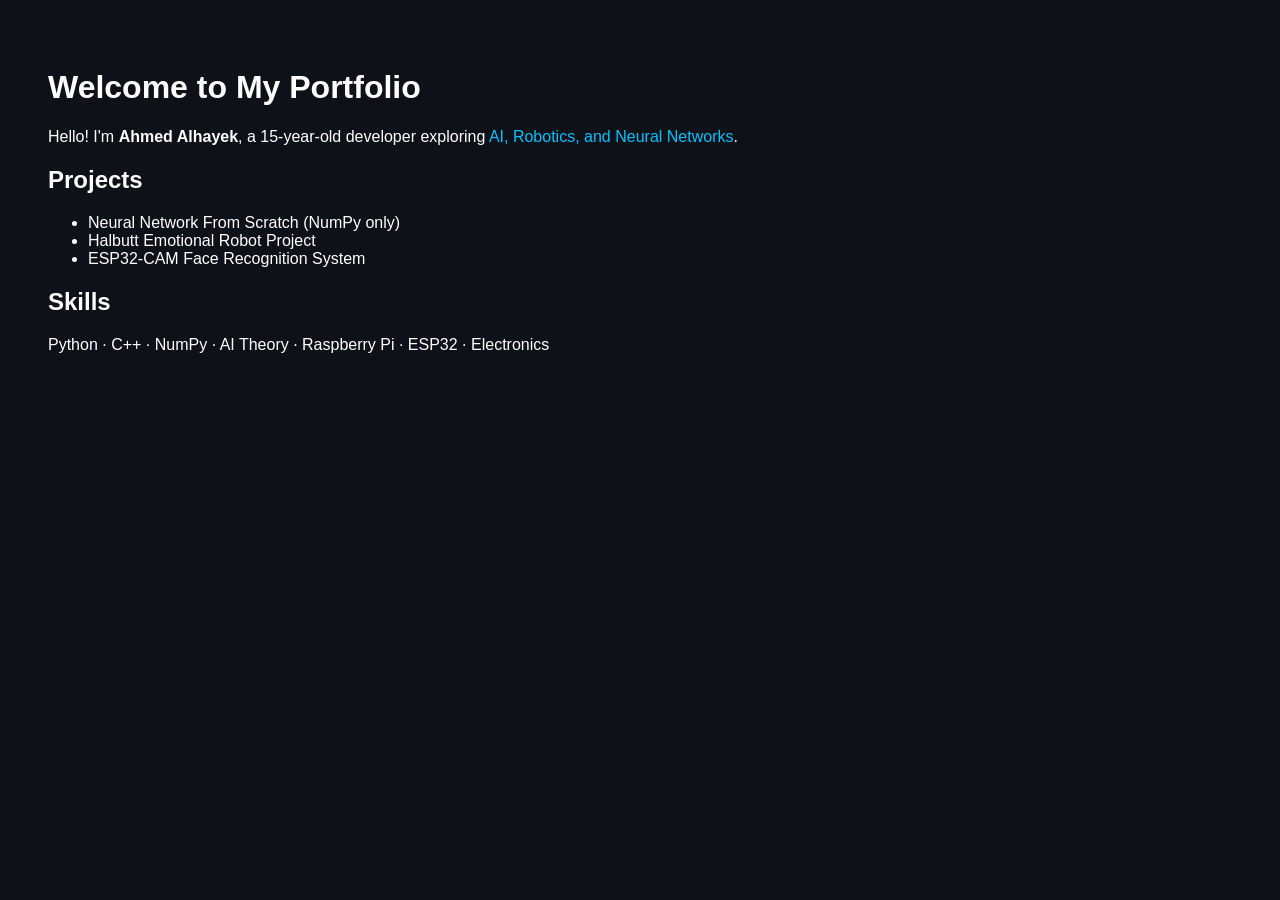
==== index.html @ 5147d6ef "Add initial portfolio HTML structure Created the first version of my personal portfolio website usin" ====
<!DOCTYPE html>
<html>
<head>
    <meta charset="UTF-8">
    <title>Ahmed Alhayek - Portfolio</title>
</head>
<body style="font-family: Arial; background-color: #0e1117; color: white; padding: 40px;">

    <h1>Welcome to My Portfolio</h1>
    <p>Hello! I'm <strong>Ahmed Alhayek</strong>, a 15-year-old developer exploring 
    <span style="color:#00C2FF;">AI, Robotics, and Neural Networks</span>.</p>

    <h2>Projects</h2>
    <ul>
        <li>Neural Network From Scratch (NumPy only)</li>
        <li>Halbutt Emotional Robot Project</li>
        <li>ESP32-CAM Face Recognition System</li>
    </ul>

    <h2>Skills</h2>
    <p>Python · C++ · NumPy · AI Theory · Raspberry Pi · ESP32 · Electronics</p>

</body>
</html>
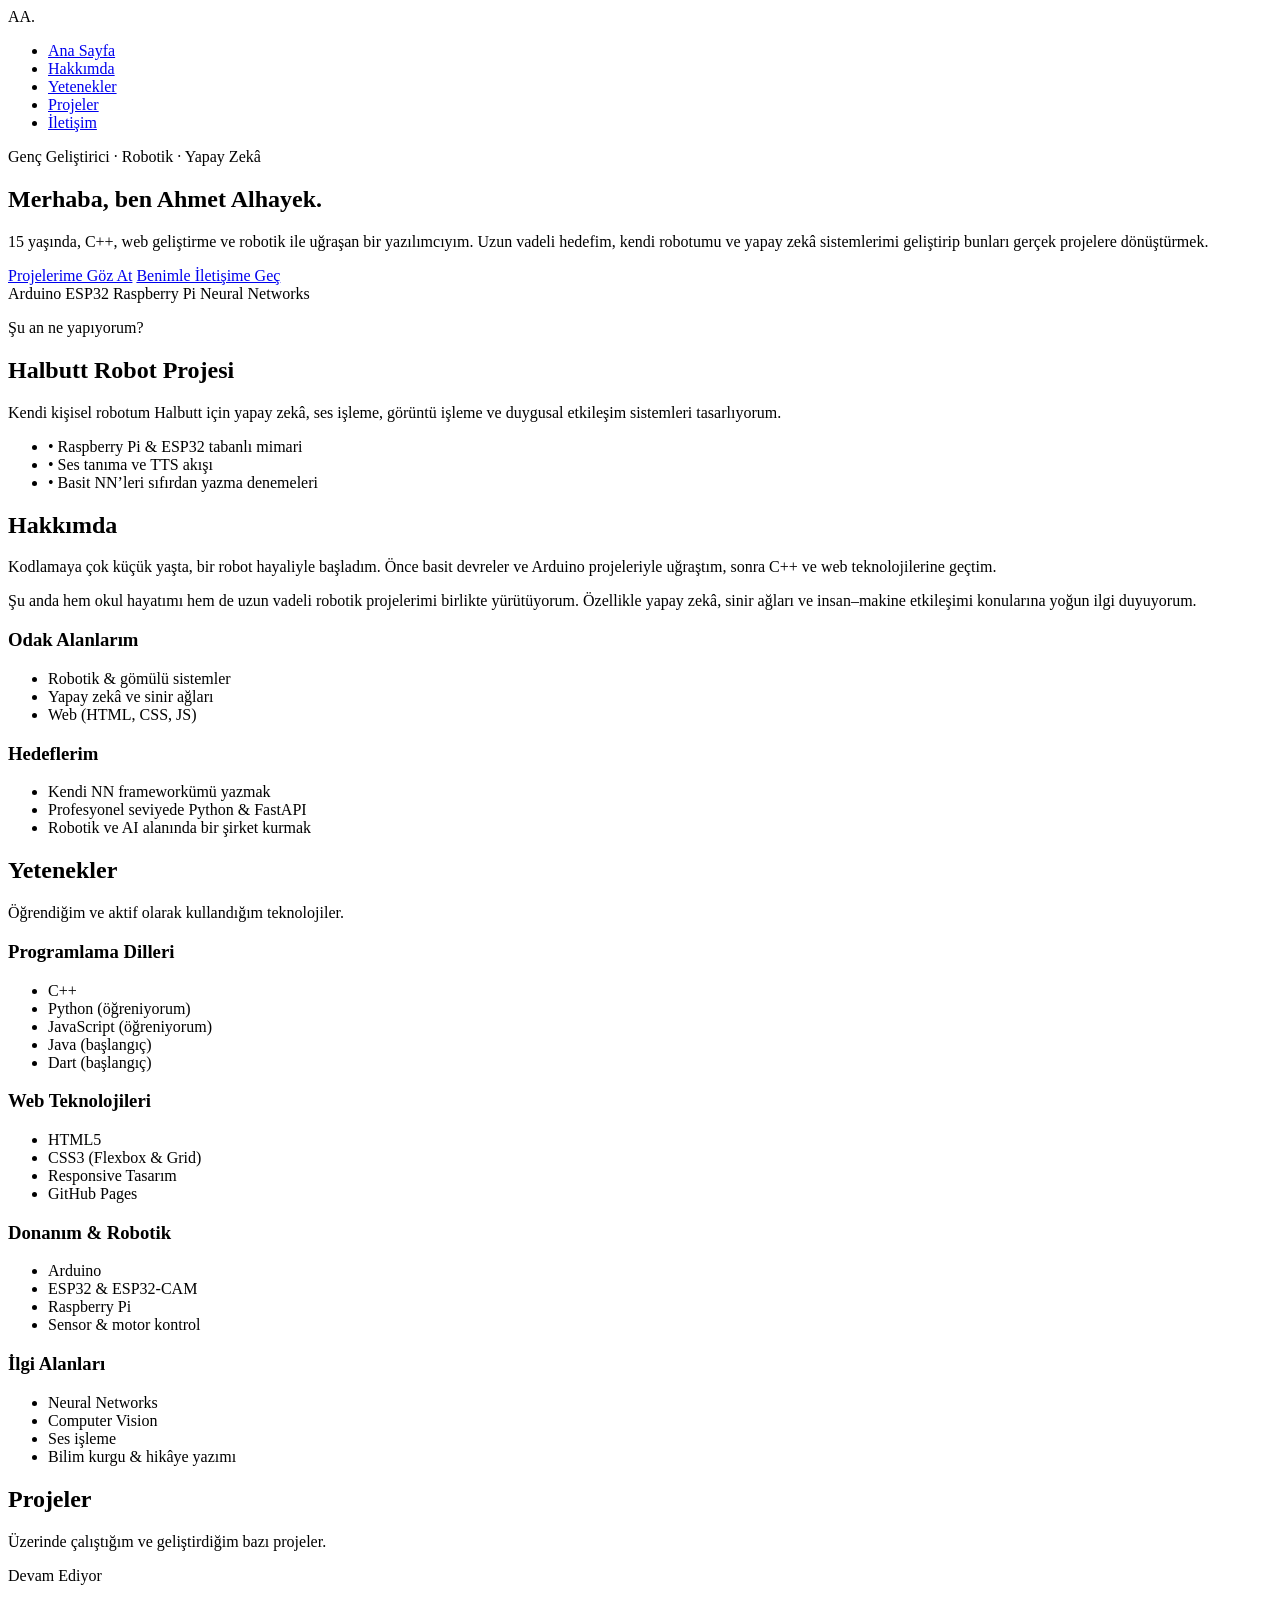
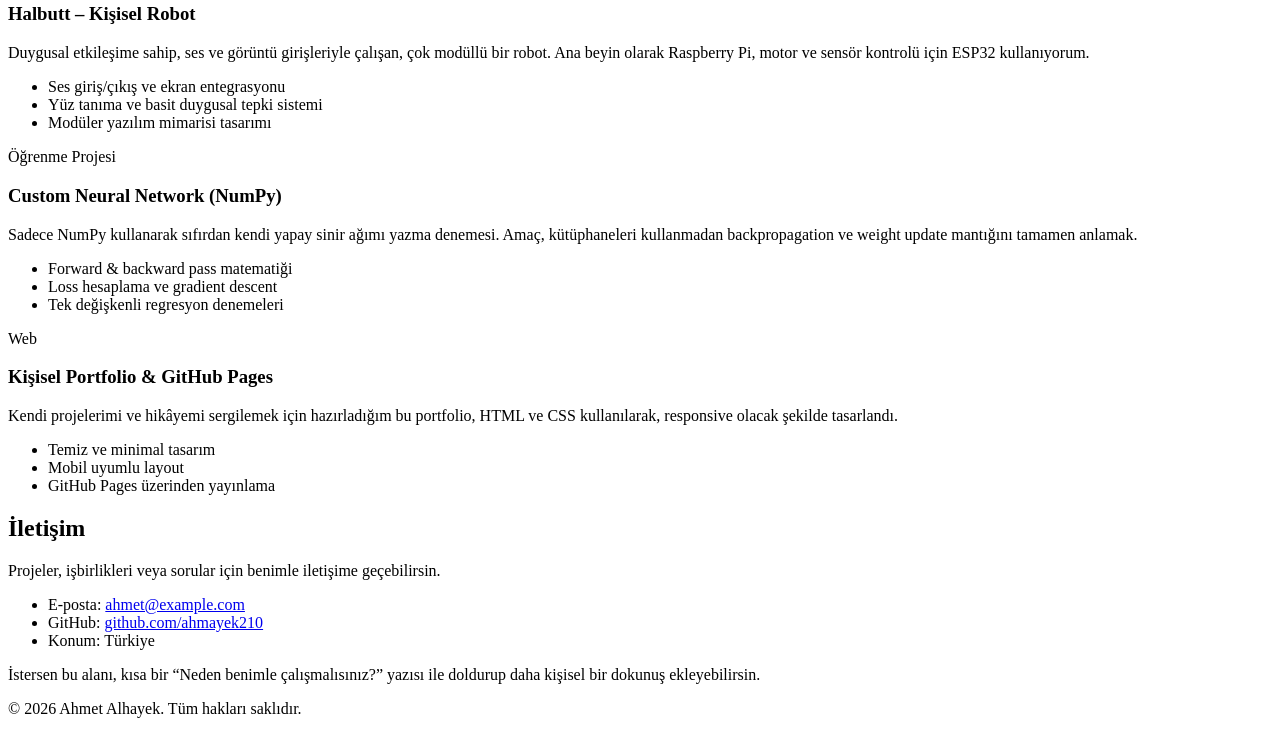
==== commit f2364df6: "Revise index.html for improved portfolio presentation Updated the portfolio to include a new layout," ====
--- a/index.html
+++ b/index.html
@@ -1,24 +1,248 @@
 <!DOCTYPE html>
-<html>
+<html lang="tr">
 <head>
-    <meta charset="UTF-8">
-    <title>Ahmed Alhayek - Portfolio</title>
+  <meta charset="UTF-8">
+  <title>Ahmet Alhayek | Portfolio</title>
+  <meta name="viewport" content="width=device-width, initial-scale=1.0">
+  <meta name="description" content="Genç yazılımcı ve robotik meraklısı Ahmet Alhayek'in kişisel portfolyosu.">
+  <link rel="stylesheet" href="styles.css">
 </head>
-<body style="font-family: Arial; background-color: #0e1117; color: white; padding: 40px;">
-
-    <h1>Welcome to My Portfolio</h1>
-    <p>Hello! I'm <strong>Ahmed Alhayek</strong>, a 15-year-old developer exploring 
-    <span style="color:#00C2FF;">AI, Robotics, and Neural Networks</span>.</p>
-
-    <h2>Projects</h2>
-    <ul>
-        <li>Neural Network From Scratch (NumPy only)</li>
-        <li>Halbutt Emotional Robot Project</li>
-        <li>ESP32-CAM Face Recognition System</li>
-    </ul>
-
-    <h2>Skills</h2>
-    <p>Python · C++ · NumPy · AI Theory · Raspberry Pi · ESP32 · Electronics</p>
-
+<body>
+  <!-- NAVBAR -->
+  <header class="navbar">
+    <div class="container nav-inner">
+      <div class="logo">AA<span>.</span></div>
+      <nav>
+        <ul class="nav-links">
+          <li><a href="#hero">Ana Sayfa</a></li>
+          <li><a href="#about">Hakkımda</a></li>
+          <li><a href="#skills">Yetenekler</a></li>
+          <li><a href="#projects">Projeler</a></li>
+          <li><a href="#contact">İletişim</a></li>
+        </ul>
+      </nav>
+    </div>
+  </header>
+
+  <!-- HERO -->
+  <section id="hero" class="hero">
+    <div class="container hero-inner">
+      <div class="hero-text">
+        <p class="hero-eyebrow">Genç Geliştirici · Robotik · Yapay Zekâ</p>
+        <h1>Merhaba, ben <span>Ahmet Alhayek</span>.</h1>
+        <p class="hero-subtitle">
+          15 yaşında, C++, web geliştirme ve robotik ile uğraşan bir yazılımcıyım.
+          Uzun vadeli hedefim, kendi robotumu ve yapay zekâ sistemlerimi geliştirip
+          bunları gerçek projelere dönüştürmek.
+        </p>
+        <div class="hero-actions">
+          <a href="#projects" class="btn primary">Projelerime Göz At</a>
+          <a href="#contact" class="btn ghost">Benimle İletişime Geç</a>
+        </div>
+        <div class="hero-tags">
+          <span>Arduino</span>
+          <span>ESP32</span>
+          <span>Raspberry Pi</span>
+          <span>Neural Networks</span>
+        </div>
+      </div>
+
+      <div class="hero-card">
+        <div class="hero-card-inner">
+          <p class="hero-card-label">Şu an ne yapıyorum?</p>
+          <h2>Halbutt Robot Projesi</h2>
+          <p class="hero-card-text">
+            Kendi kişisel robotum Halbutt için yapay zekâ, ses işleme,
+            görüntü işleme ve duygusal etkileşim sistemleri tasarlıyorum.
+          </p>
+          <ul class="hero-card-list">
+            <li>• Raspberry Pi & ESP32 tabanlı mimari</li>
+            <li>• Ses tanıma ve TTS akışı</li>
+            <li>• Basit NN’leri sıfırdan yazma denemeleri</li>
+          </ul>
+        </div>
+      </div>
+    </div>
+  </section>
+
+  <!-- ABOUT -->
+  <section id="about" class="section">
+    <div class="container section-inner about-grid">
+      <div>
+        <h2>Hakkımda</h2>
+        <p>
+          Kodlamaya çok küçük yaşta, bir robot hayaliyle başladım. Önce basit devreler ve
+          Arduino projeleriyle uğraştım, sonra C++ ve web teknolojilerine geçtim.
+        </p>
+        <p>
+          Şu anda hem okul hayatımı hem de uzun vadeli robotik projelerimi birlikte
+          yürütüyorum. Özellikle yapay zekâ, sinir ağları ve insan–makine etkileşimi
+          konularına yoğun ilgi duyuyorum.
+        </p>
+      </div>
+      <div class="about-cards">
+        <div class="about-card">
+          <h3>Odak Alanlarım</h3>
+          <ul>
+            <li>Robotik & gömülü sistemler</li>
+            <li>Yapay zekâ ve sinir ağları</li>
+            <li>Web (HTML, CSS, JS)</li>
+          </ul>
+        </div>
+        <div class="about-card">
+          <h3>Hedeflerim</h3>
+          <ul>
+            <li>Kendi NN frameworkümü yazmak</li>
+            <li>Profesyonel seviyede Python & FastAPI</li>
+            <li>Robotik ve AI alanında bir şirket kurmak</li>
+          </ul>
+        </div>
+      </div>
+    </div>
+  </section>
+
+  <!-- SKILLS -->
+  <section id="skills" class="section section-alt">
+    <div class="container section-inner">
+      <h2>Yetenekler</h2>
+      <p class="section-subtitle">
+        Öğrendiğim ve aktif olarak kullandığım teknolojiler.
+      </p>
+
+      <div class="skills-grid">
+        <div class="skill-group">
+          <h3>Programlama Dilleri</h3>
+          <ul class="tag-list">
+            <li>C++</li>
+            <li>Python (öğreniyorum)</li>
+            <li>JavaScript (öğreniyorum)</li>
+            <li>Java (başlangıç)</li>
+            <li>Dart (başlangıç)</li>
+          </ul>
+        </div>
+        <div class="skill-group">
+          <h3>Web Teknolojileri</h3>
+          <ul class="tag-list">
+            <li>HTML5</li>
+            <li>CSS3 (Flexbox & Grid)</li>
+            <li>Responsive Tasarım</li>
+            <li>GitHub Pages</li>
+          </ul>
+        </div>
+        <div class="skill-group">
+          <h3>Donanım & Robotik</h3>
+          <ul class="tag-list">
+            <li>Arduino</li>
+            <li>ESP32 & ESP32-CAM</li>
+            <li>Raspberry Pi</li>
+            <li>Sensor & motor kontrol</li>
+          </ul>
+        </div>
+        <div class="skill-group">
+          <h3>İlgi Alanları</h3>
+          <ul class="tag-list">
+            <li>Neural Networks</li>
+            <li>Computer Vision</li>
+            <li>Ses işleme</li>
+            <li>Bilim kurgu & hikâye yazımı</li>
+          </ul>
+        </div>
+      </div>
+    </div>
+  </section>
+
+  <!-- PROJECTS -->
+  <section id="projects" class="section">
+    <div class="container section-inner">
+      <h2>Projeler</h2>
+      <p class="section-subtitle">
+        Üzerinde çalıştığım ve geliştirdiğim bazı projeler.
+      </p>
+
+      <div class="projects-grid">
+        <article class="project-card">
+          <div class="project-pill">Devam Ediyor</div>
+          <h3>Halbutt – Kişisel Robot</h3>
+          <p>
+            Duygusal etkileşime sahip, ses ve görüntü girişleriyle çalışan, 
+            çok modüllü bir robot. Ana beyin olarak Raspberry Pi, motor ve sensör 
+            kontrolü için ESP32 kullanıyorum.
+          </p>
+          <ul>
+            <li>Ses giriş/çıkış ve ekran entegrasyonu</li>
+            <li>Yüz tanıma ve basit duygusal tepki sistemi</li>
+            <li>Modüler yazılım mimarisi tasarımı</li>
+          </ul>
+        </article>
+
+        <article class="project-card">
+          <div class="project-pill">Öğrenme Projesi</div>
+          <h3>Custom Neural Network (NumPy)</h3>
+          <p>
+            Sadece NumPy kullanarak sıfırdan kendi yapay sinir ağımı yazma denemesi.
+            Amaç, kütüphaneleri kullanmadan backpropagation ve weight update mantığını
+            tamamen anlamak.
+          </p>
+          <ul>
+            <li>Forward & backward pass matematiği</li>
+            <li>Loss hesaplama ve gradient descent</li>
+            <li>Tek değişkenli regresyon denemeleri</li>
+          </ul>
+        </article>
+
+        <article class="project-card">
+          <div class="project-pill">Web</div>
+          <h3>Kişisel Portfolio & GitHub Pages</h3>
+          <p>
+            Kendi projelerimi ve hikâyemi sergilemek için hazırladığım bu portfolio,
+            HTML ve CSS kullanılarak, responsive olacak şekilde tasarlandı.
+          </p>
+          <ul>
+            <li>Temiz ve minimal tasarım</li>
+            <li>Mobil uyumlu layout</li>
+            <li>GitHub Pages üzerinden yayınlama</li>
+          </ul>
+        </article>
+      </div>
+    </div>
+  </section>
+
+  <!-- CONTACT -->
+  <section id="contact" class="section section-alt">
+    <div class="container section-inner contact-inner">
+      <div>
+        <h2>İletişim</h2>
+        <p class="section-subtitle">
+          Projeler, işbirlikleri veya sorular için benimle iletişime geçebilirsin.
+        </p>
+
+        <ul class="contact-list">
+          <li><span>E-posta:</span> <a href="mailto:ahmet@example.com">ahmet@example.com</a></li>
+          <li><span>GitHub:</span> <a href="https://github.com/ahmayek210" target="_blank">github.com/ahmayek210</a></li>
+          <li><span>Konum:</span> Türkiye</li>
+        </ul>
+      </div>
+
+      <div class="contact-card">
+        <p class="contact-note">
+          İstersen bu alanı, kısa bir “Neden benimle çalışmalısınız?” yazısı ile
+          doldurup daha kişisel bir dokunuş ekleyebilirsin.
+        </p>
+      </div>
+    </div>
+  </section>
+
+  <!-- FOOTER -->
+  <footer class="footer">
+    <div class="container footer-inner">
+      <p>© <span id="year"></span> Ahmet Alhayek. Tüm hakları saklıdır.</p>
+    </div>
+  </footer>
+
+  <script>
+    // Yılı otomatik göster
+    const yearSpan = document.getElementById("year");
+    yearSpan.textContent = new Date().getFullYear();
+  </script>
 </body>
 </html>
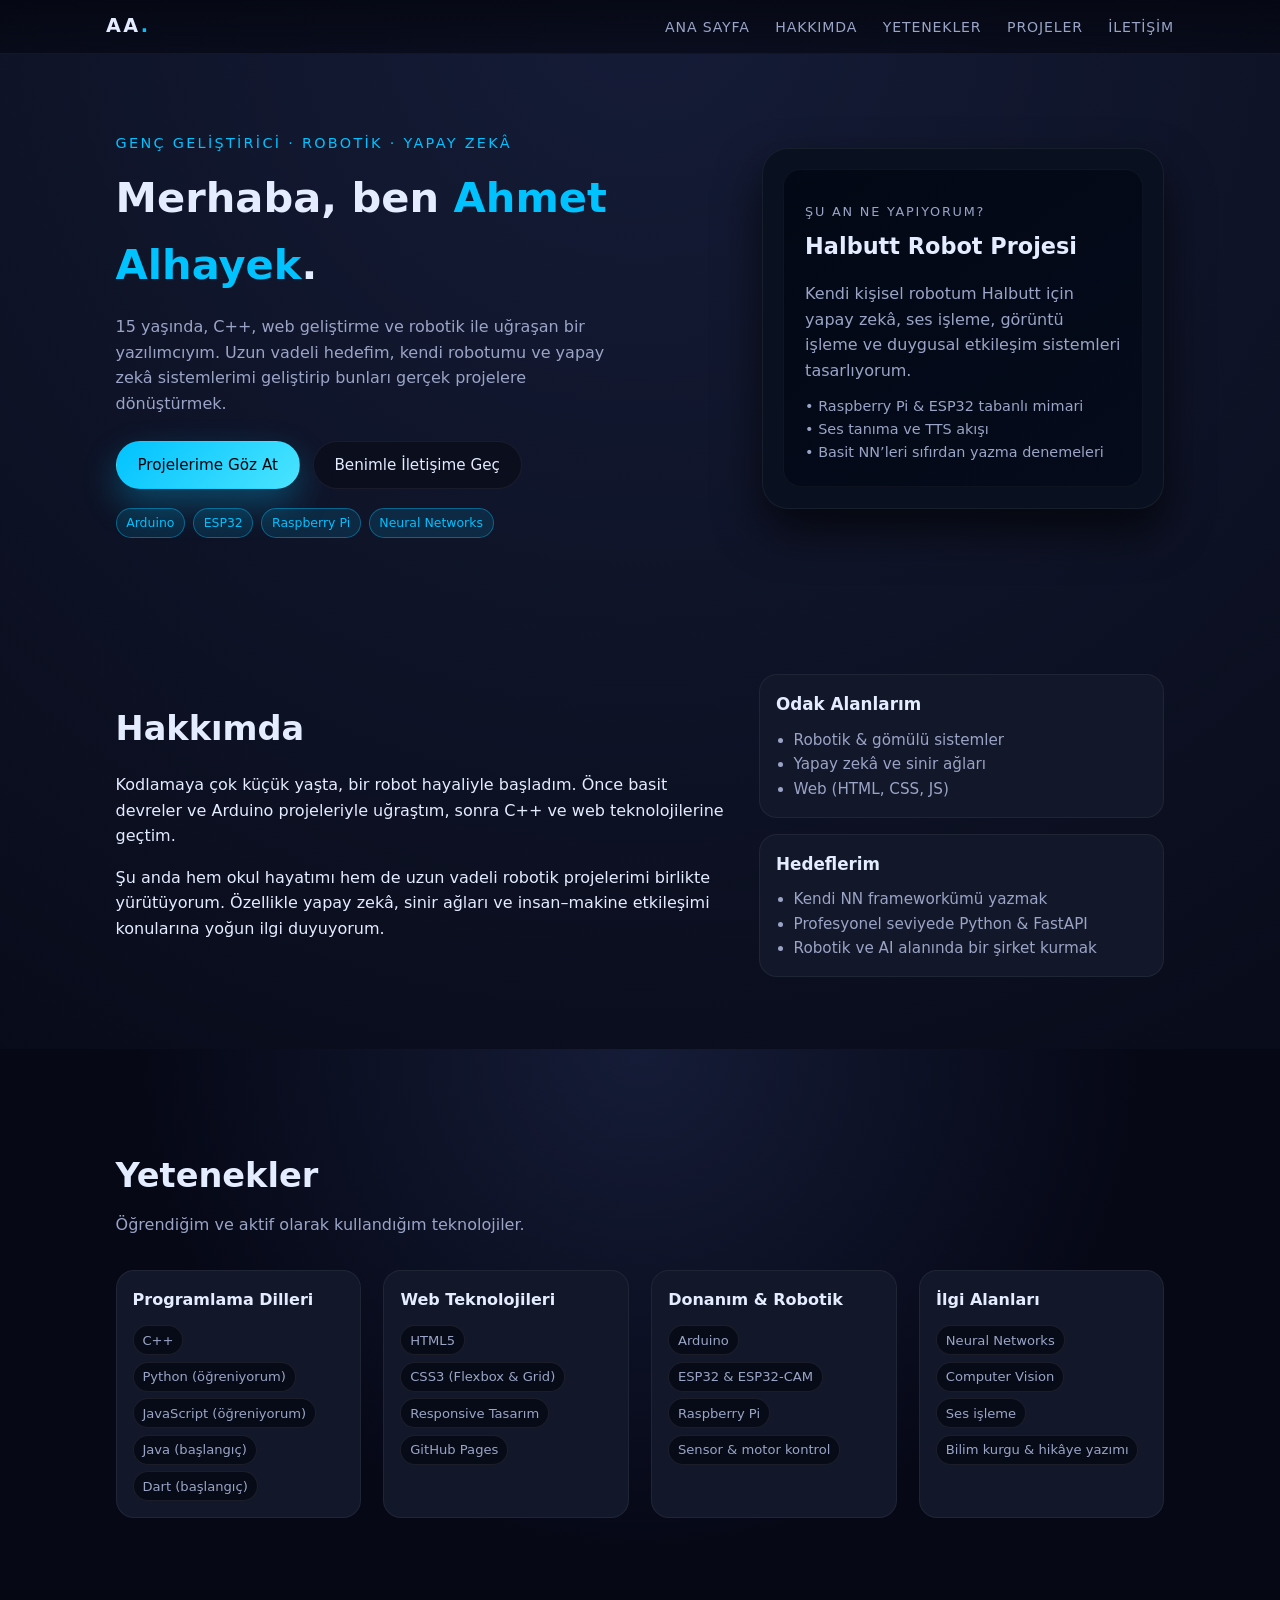
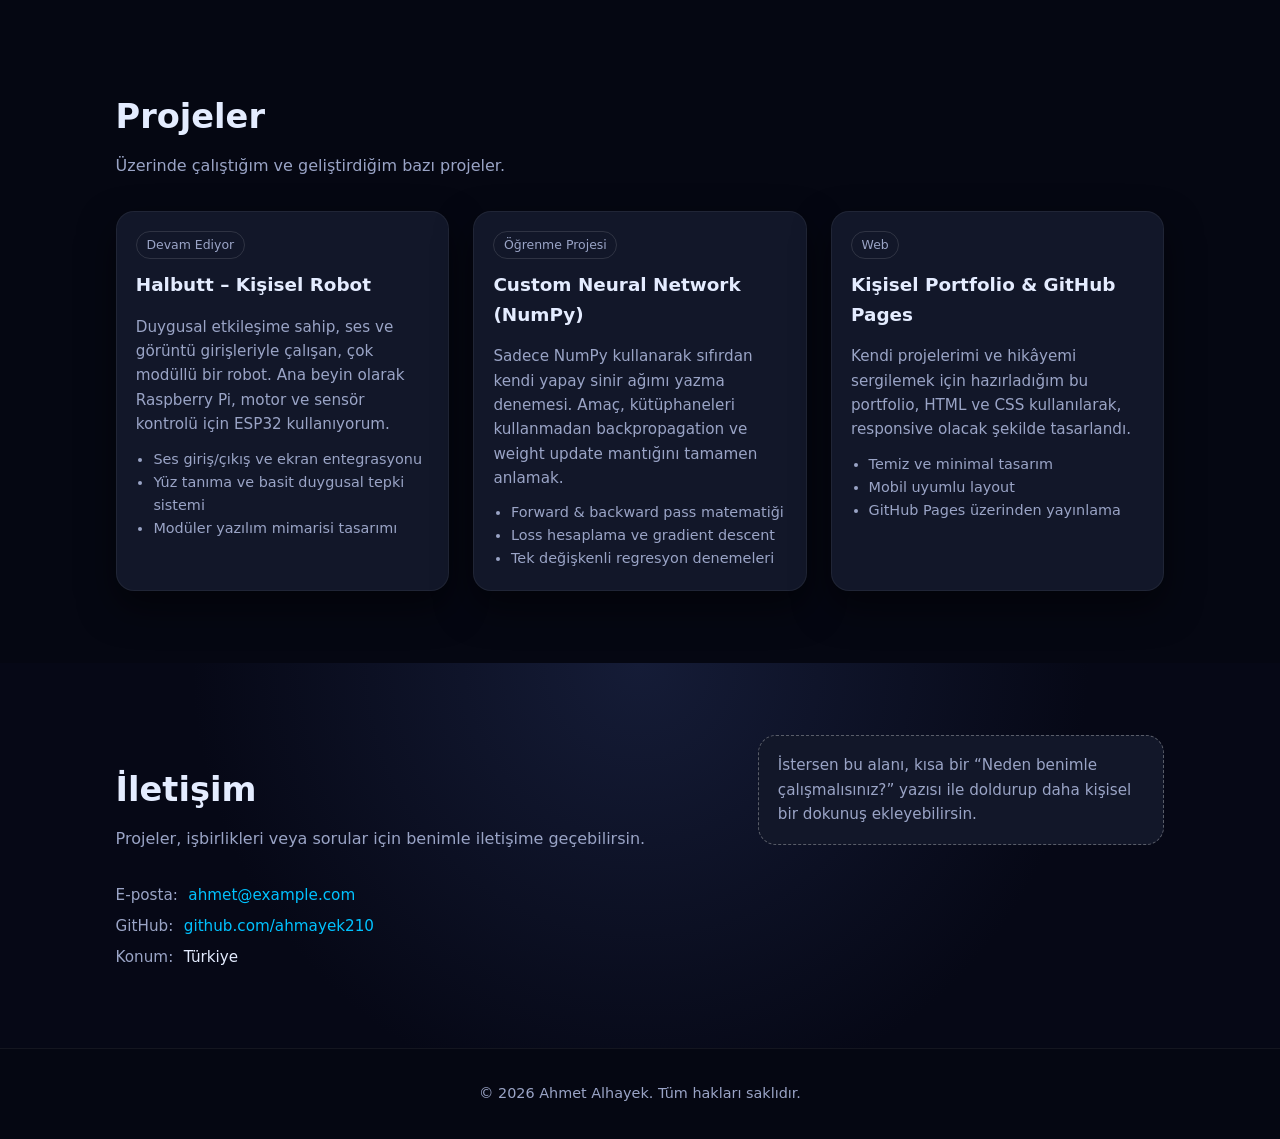
==== commit 50404014: "Implement CSS styles for portfolio layout Add CSS styles for layout and design" ====
--- a/index.html
+++ b/index.html
@@ -6,6 +6,225 @@
   <meta name="viewport" content="width=device-width, initial-scale=1.0">
   <meta name="description" content="Genç yazılımcı ve robotik meraklısı Ahmet Alhayek'in kişisel portfolyosu.">
   <link rel="stylesheet" href="styles.css">
+  <style>
+    :root {
+      --bg: #050712;
+      --bg-alt: #0b0f1e;
+      --card: #121729;
+      --accent: #00c2ff;
+      --accent-soft: rgba(0, 194, 255, 0.12);
+      --text: #e4ecff;
+      --text-muted: #9aa4c6;
+      --border-subtle: rgba(255, 255, 255, 0.06);
+      --radius-lg: 18px;
+      --radius-xl: 26px;
+      --shadow-soft: 0 22px 45px rgba(0, 0, 0, 0.65);
+      --max-width: 1100px;
+      --transition-fast: 0.18s ease-out;
+    }
+    *,
+    *::before,
+    *::after {
+      box-sizing: border-box;
+    }
+    html,
+    body {
+      margin: 0;
+      padding: 0;
+      font-family: system-ui, -apple-system, BlinkMacSystemFont, sans-serif;
+      background: radial-gradient(circle at top, #151c37 0, #050712 55%);
+      color: var(--text);
+      scroll-behavior: smooth;
+    }
+    body {
+      line-height: 1.6;
+    }
+    .container {
+      width: 100%;
+      max-width: var(--max-width);
+      margin: 0 auto;
+      padding: 0 1.6rem;
+    }
+    .section {
+      padding: 4.5rem 0;
+    }
+    .section-alt {
+      background: radial-gradient(circle at top, #151c37 0, #060816 60%);
+    }
+    .section-subtitle {
+      color: var(--text-muted);
+      margin-bottom: 2rem;
+    }
+
+    /* NAVBAR */
+    .navbar {
+      position: sticky;
+      top: 0;
+      z-index: 20;
+      backdrop-filter: blur(16px);
+      background: linear-gradient(
+        to bottom,
+        rgba(5, 7, 18, 0.9),
+        rgba(5, 7, 18, 0.65)
+      );
+      border-bottom: 1px solid var(--border-subtle);
+    }
+    .nav-inner {
+      display: flex;
+      align-items: center;
+      justify-content: space-between;
+      padding: 0.7rem 1rem;
+    }
+    .logo {
+      font-weight: 700;
+      font-size: 1.2rem;
+      text-transform: uppercase;
+    }
+    .logo span {
+      color: var(--accent);
+    }
+    .nav-links {
+      display: flex;
+      gap: 1.6rem;
+      list-style: none;
+    }
+    .nav-links a {
+      color: var(--text-muted);
+      text-decoration: none;
+      position: relative;
+      font-size: 0.88rem;
+      letter-spacing: 0.06em;
+      text-transform: uppercase;
+      padding-bottom: 0.25rem;
+    }
+    .nav-links a:hover {
+      color: var(--text);
+    }
+
+    /* HERO */
+    .hero {
+      padding: 4rem 0;
+    }
+    .hero-inner {
+      display: grid;
+      grid-template-columns: 3fr 2fr;
+      gap: 2.6rem;
+      align-items: center;
+    }
+    .hero h1 span {
+      color: var(--accent);
+    }
+    .hero-actions {
+      display: flex;
+      gap: 0.8rem;
+      margin: 1.2rem 0;
+    }
+    .btn {
+      padding: 0.7rem 1.3rem;
+      border-radius: 999px;
+      text-decoration: none;
+      border: 1px solid transparent;
+      transition: 0.2s;
+    }
+    .btn.primary {
+      background: linear-gradient(135deg, var(--accent), #4be4ff);
+      color: #020308;
+    }
+    .btn.ghost {
+      border-color: var(--border-subtle);
+      color: var(--text);
+    }
+
+    /* CARD */
+    .hero-card {
+      background: #09101f;
+      padding: 1.3rem;
+      border-radius: var(--radius-xl);
+      border: 1px solid var(--border-subtle);
+    }
+
+    /* ABOUT */
+    .about-grid {
+      display: grid;
+      grid-template-columns: 3fr 2fr;
+      gap: 2.2rem;
+    }
+    .about-card {
+      background: var(--card);
+      padding: 1rem;
+      border-radius: var(--radius-lg);
+      border: 1px solid var(--border-subtle);
+    }
+
+    /* SKILLS */
+    .skills-grid {
+      display: grid;
+      grid-template-columns: repeat(4, 1fr);
+      gap: 1.4rem;
+    }
+    .skill-group {
+      background: var(--card);
+      padding: 1rem;
+      border-radius: var(--radius-lg);
+      border: 1px solid var(--border-subtle);
+    }
+
+    /* PROJECTS */
+    .projects-grid {
+      display: grid;
+      grid-template-columns: repeat(3, 1fr);
+      gap: 1.5rem;
+    }
+    .project-card {
+      background: var(--card);
+      border-radius: var(--radius-lg);
+      padding: 1.2rem;
+      border: 1px solid var(--border-subtle);
+      transition: 0.2s;
+    }
+    .project-card:hover {
+      transform: translateY(-4px);
+      border-color: var(--accent);
+    }
+
+    /* CONTACT */
+    .contact-inner {
+      display: grid;
+      grid-template-columns: 3fr 2fr;
+      gap: 2rem;
+    }
+
+    /* FOOTER */
+    .footer {
+      text-align: center;
+      padding: 1.2rem 0;
+      border-top: 1px solid var(--border-subtle);
+      color: var(--text-muted);
+      font-size: 0.9rem;
+    }
+
+    /* RESPONSIVE */
+    @media (max-width: 900px) {
+      .hero-inner,
+      .about-grid,
+      .contact-inner {
+        grid-template-columns: 1fr;
+      }
+      .skills-grid,
+      .projects-grid {
+        grid-template-columns: 1fr 1fr;
+      }
+      .nav-links {
+        display: none;
+      }
+    }
+    @media (max-width: 600px) {
+      .skills-grid,
+      .projects-grid {
+        grid-template-columns: 1fr;
+      }
+    }
+  </style>
 </head>
 <body>
   <!-- NAVBAR -->
--- a/styles.css
+++ b/styles.css
@@ -0,0 +1,501 @@
+:root {
+  --bg: #050712;
+  --bg-alt: #0b0f1e;
+  --card: #121729;
+  --accent: #00c2ff;
+  --accent-soft: rgba(0, 194, 255, 0.12);
+  --text: #e4ecff;
+  --text-muted: #9aa4c6;
+  --border-subtle: rgba(255, 255, 255, 0.06);
+  --radius-lg: 18px;
+  --radius-xl: 26px;
+  --shadow-soft: 0 22px 45px rgba(0, 0, 0, 0.65);
+  --max-width: 1100px;
+  --transition-fast: 0.18s ease-out;
+}
+
+*,
+*::before,
+*::after {
+  box-sizing: border-box;
+}
+
+html, body {
+  margin: 0;
+  padding: 0;
+  font-family: system-ui, -apple-system, BlinkMacSystemFont, "SF Pro Text", sans-serif;
+  background: radial-gradient(circle at top, #151c37 0, #050712 55%);
+  color: var(--text);
+  scroll-behavior: smooth;
+}
+
+body {
+  line-height: 1.6;
+}
+
+/* UTILITIES */
+
+.container {
+  width: 100%;
+  max-width: var(--max-width);
+  margin: 0 auto;
+  padding: 0 1.6rem;
+}
+
+.section {
+  padding: 4.5rem 0;
+}
+
+.section-alt {
+  background: radial-gradient(circle at top, #151c37 0, #060816 60%);
+}
+
+.section-inner {
+  gap: 2rem;
+}
+
+.section h2 {
+  font-size: 2.1rem;
+  margin-bottom: 0.6rem;
+}
+
+.section-subtitle {
+  margin: 0 0 2.2rem 0;
+  color: var(--text-muted);
+}
+
+/* NAVBAR */
+
+.navbar {
+  position: sticky;
+  top: 0;
+  z-index: 20;
+  backdrop-filter: blur(16px);
+  background: linear-gradient(to bottom, rgba(5, 7, 18, 0.9), rgba(5, 7, 18, 0.65));
+  border-bottom: 1px solid var(--border-subtle);
+}
+
+.nav-inner {
+  display: flex;
+  align-items: center;
+  justify-content: space-between;
+  padding: 0.7rem 1.6rem;
+}
+
+.logo {
+  font-weight: 700;
+  font-size: 1.2rem;
+  letter-spacing: 0.12em;
+  text-transform: uppercase;
+}
+
+.logo span {
+  color: var(--accent);
+}
+
+.nav-links {
+  display: flex;
+  gap: 1.6rem;
+  list-style: none;
+  margin: 0;
+  padding: 0;
+}
+
+.nav-links a {
+  text-decoration: none;
+  color: var(--text-muted);
+  font-size: 0.92rem;
+  letter-spacing: 0.06em;
+  text-transform: uppercase;
+  position: relative;
+  padding-bottom: 0.25rem;
+}
+
+.nav-links a::after {
+  content: "";
+  position: absolute;
+  left: 0;
+  bottom: 0;
+  height: 2px;
+  width: 0;
+  background: var(--accent);
+  border-radius: 999px;
+  transition: width var(--transition-fast);
+}
+
+.nav-links a:hover {
+  color: var(--text);
+}
+
+.nav-links a:hover::after {
+  width: 100%;
+}
+
+/* HERO */
+
+.hero {
+  padding: 4rem 0 3rem;
+}
+
+.hero-inner {
+  display: grid;
+  grid-template-columns: minmax(0, 3fr) minmax(0, 2.5fr);
+  gap: 2.8rem;
+  align-items: center;
+}
+
+.hero-eyebrow {
+  font-size: 0.9rem;
+  text-transform: uppercase;
+  letter-spacing: 0.16em;
+  color: var(--accent);
+  margin-bottom: 0.6rem;
+}
+
+.hero h1 {
+  font-size: 2.6rem;
+  margin: 0 0 0.7rem 0;
+}
+
+.hero h1 span {
+  color: var(--accent);
+}
+
+.hero-subtitle {
+  color: var(--text-muted);
+  max-width: 32rem;
+  margin-bottom: 1.5rem;
+}
+
+.hero-actions {
+  display: flex;
+  flex-wrap: wrap;
+  gap: 0.8rem;
+  margin-bottom: 1.2rem;
+}
+
+.btn {
+  display: inline-flex;
+  align-items: center;
+  justify-content: center;
+  padding: 0.7rem 1.35rem;
+  border-radius: 999px;
+  border: 1px solid transparent;
+  font-size: 0.95rem;
+  text-decoration: none;
+  cursor: pointer;
+  transition: transform var(--transition-fast), box-shadow var(--transition-fast), background var(--transition-fast), border-color var(--transition-fast);
+}
+
+.btn.primary {
+  background: linear-gradient(135deg, var(--accent), #4be4ff);
+  color: #020308;
+  box-shadow: 0 15px 35px rgba(0, 194, 255, 0.3);
+}
+
+.btn.primary:hover {
+  transform: translateY(-1px);
+  box-shadow: 0 18px 42px rgba(0, 194, 255, 0.45);
+}
+
+.btn.ghost {
+  border-color: var(--border-subtle);
+  color: var(--text);
+  background: rgba(10, 14, 28, 0.85);
+}
+
+.btn.ghost:hover {
+  border-color: var(--accent);
+  background: rgba(10, 14, 28, 1);
+}
+
+.hero-tags {
+  display: flex;
+  flex-wrap: wrap;
+  gap: 0.5rem;
+}
+
+.hero-tags span {
+  font-size: 0.78rem;
+  padding: 0.25rem 0.6rem;
+  border-radius: 999px;
+  background: var(--accent-soft);
+  border: 1px solid rgba(0, 194, 255, 0.4);
+  color: var(--accent);
+}
+
+/* HERO CARD */
+
+.hero-card {
+  background: radial-gradient(circle at top, #1a2342 0, #09101f 60%);
+  border-radius: var(--radius-xl);
+  border: 1px solid var(--border-subtle);
+  padding: 1.4rem;
+  box-shadow: var(--shadow-soft);
+}
+
+.hero-card-inner {
+  border-radius: calc(var(--radius-xl) - 8px);
+  border: 1px solid rgba(255, 255, 255, 0.04);
+  padding: 1.2rem 1.3rem 1.4rem;
+  background: linear-gradient(145deg, rgba(3, 8, 20, 0.9), rgba(5, 11, 26, 0.9));
+}
+
+.hero-card-label {
+  font-size: 0.8rem;
+  text-transform: uppercase;
+  letter-spacing: 0.14em;
+  color: var(--text-muted);
+  margin-bottom: 0.4rem;
+}
+
+.hero-card h2 {
+  font-size: 1.4rem;
+  margin: 0 0 0.6rem 0;
+}
+
+.hero-card-text {
+  color: var(--text-muted);
+  margin-bottom: 0.7rem;
+}
+
+.hero-card-list {
+  list-style: none;
+  margin: 0;
+  padding: 0;
+  color: var(--text-muted);
+  font-size: 0.9rem;
+}
+
+/* ABOUT */
+
+.about-grid {
+  display: grid;
+  grid-template-columns: minmax(0, 3fr) minmax(0, 2.4fr);
+  gap: 2.2rem;
+}
+
+.about-cards {
+  display: grid;
+  gap: 1rem;
+}
+
+.about-card {
+  background: var(--card);
+  border-radius: var(--radius-lg);
+  padding: 1.1rem 1.2rem;
+  border: 1px solid var(--border-subtle);
+}
+
+.about-card h3 {
+  margin-top: 0;
+  margin-bottom: 0.6rem;
+  font-size: 1.05rem;
+}
+
+.about-card ul {
+  margin: 0;
+  padding-left: 1.1rem;
+  color: var(--text-muted);
+  font-size: 0.95rem;
+}
+
+/* SKILLS */
+
+.skills-grid {
+  display: grid;
+  grid-template-columns: repeat(4, minmax(0, 1fr));
+  gap: 1.4rem;
+}
+
+.skill-group {
+  background: var(--card);
+  border-radius: var(--radius-lg);
+  padding: 1.1rem 1.1rem 1.2rem;
+  border: 1px solid var(--border-subtle);
+}
+
+.skill-group h3 {
+  margin-top: 0;
+  font-size: 1rem;
+  margin-bottom: 0.8rem;
+}
+
+.tag-list {
+  display: flex;
+  flex-wrap: wrap;
+  gap: 0.4rem;
+  list-style: none;
+  padding: 0;
+  margin: 0;
+}
+
+.tag-list li {
+  font-size: 0.82rem;
+  padding: 0.22rem 0.55rem;
+  border-radius: 999px;
+  border: 1px solid rgba(255, 255, 255, 0.08);
+  background: rgba(7, 10, 22, 0.9);
+  color: var(--text-muted);
+}
+
+/* PROJECTS */
+
+.projects-grid {
+  display: grid;
+  grid-template-columns: repeat(3, minmax(0, 1fr));
+  gap: 1.5rem;
+}
+
+.project-card {
+  background: var(--card);
+  border-radius: var(--radius-lg);
+  border: 1px solid var(--border-subtle);
+  padding: 1.2rem 1.2rem 1.4rem;
+  box-shadow: 0 16px 36px rgba(0, 0, 0, 0.5);
+  transition: transform var(--transition-fast), box-shadow var(--transition-fast), border-color var(--transition-fast);
+}
+
+.project-card:hover {
+  transform: translateY(-4px);
+  box-shadow: 0 22px 45px rgba(0, 0, 0, 0.7);
+  border-color: rgba(0, 194, 255, 0.5);
+}
+
+.project-pill {
+  display: inline-flex;
+  align-items: center;
+  font-size: 0.78rem;
+  padding: 0.18rem 0.6rem;
+  border-radius: 999px;
+  border: 1px solid rgba(255, 255, 255, 0.12);
+  color: var(--text-muted);
+  margin-bottom: 0.7rem;
+}
+
+.project-card h3 {
+  margin: 0 0 0.5rem 0;
+  font-size: 1.15rem;
+}
+
+.project-card p {
+  color: var(--text-muted);
+  font-size: 0.95rem;
+  margin-bottom: 0.7rem;
+}
+
+.project-card ul {
+  margin: 0;
+  padding-left: 1.1rem;
+  color: var(--text-muted);
+  font-size: 0.9rem;
+}
+
+/* CONTACT */
+
+.contact-inner {
+  display: grid;
+  grid-template-columns: minmax(0, 3fr) minmax(0, 2.4fr);
+  gap: 2.2rem;
+  align-items: flex-start;
+}
+
+.contact-list {
+  list-style: none;
+  padding: 0;
+  margin: 1.3rem 0 0 0;
+}
+
+.contact-list li {
+  margin-bottom: 0.4rem;
+  font-size: 0.95rem;
+}
+
+.contact-list span {
+  color: var(--text-muted);
+  margin-right: 0.35rem;
+}
+
+.contact-list a {
+  color: var(--accent);
+  text-decoration: none;
+}
+
+.contact-list a:hover {
+  text-decoration: underline;
+}
+
+.contact-card {
+  background: var(--card);
+  border-radius: var(--radius-lg);
+  border: 1px dashed rgba(255, 255, 255, 0.3);
+  padding: 1.1rem 1.2rem;
+}
+
+.contact-note {
+  margin: 0;
+  color: var(--text-muted);
+  font-size: 0.95rem;
+}
+
+/* FOOTER */
+
+.footer {
+  border-top: 1px solid var(--border-subtle);
+  padding: 1.2rem 0 1.6rem;
+  background: #050712;
+}
+
+.footer-inner {
+  text-align: center;
+  font-size: 0.9rem;
+  color: var(--text-muted);
+}
+
+/* RESPONSIVE */
+
+@media (max-width: 900px) {
+  .hero-inner {
+    grid-template-columns: minmax(0, 1fr);
+  }
+
+  .hero-card {
+    order: -1;
+  }
+
+  .about-grid,
+  .contact-inner {
+    grid-template-columns: minmax(0, 1fr);
+  }
+
+  .skills-grid {
+    grid-template-columns: repeat(2, minmax(0, 1fr));
+  }
+
+  .projects-grid {
+    grid-template-columns: repeat(2, minmax(0, 1fr));
+  }
+
+  .nav-links {
+    display: none; /* Basitlik için: mobilde menüyü gizle */
+  }
+
+  .hero {
+    padding-top: 3rem;
+  }
+}
+
+@media (max-width: 640px) {
+  .skills-grid,
+  .projects-grid {
+    grid-template-columns: minmax(0, 1fr);
+  }
+
+  .section {
+    padding: 3.2rem 0;
+  }
+
+  .hero h1 {
+    font-size: 2.1rem;
+  }
+}
